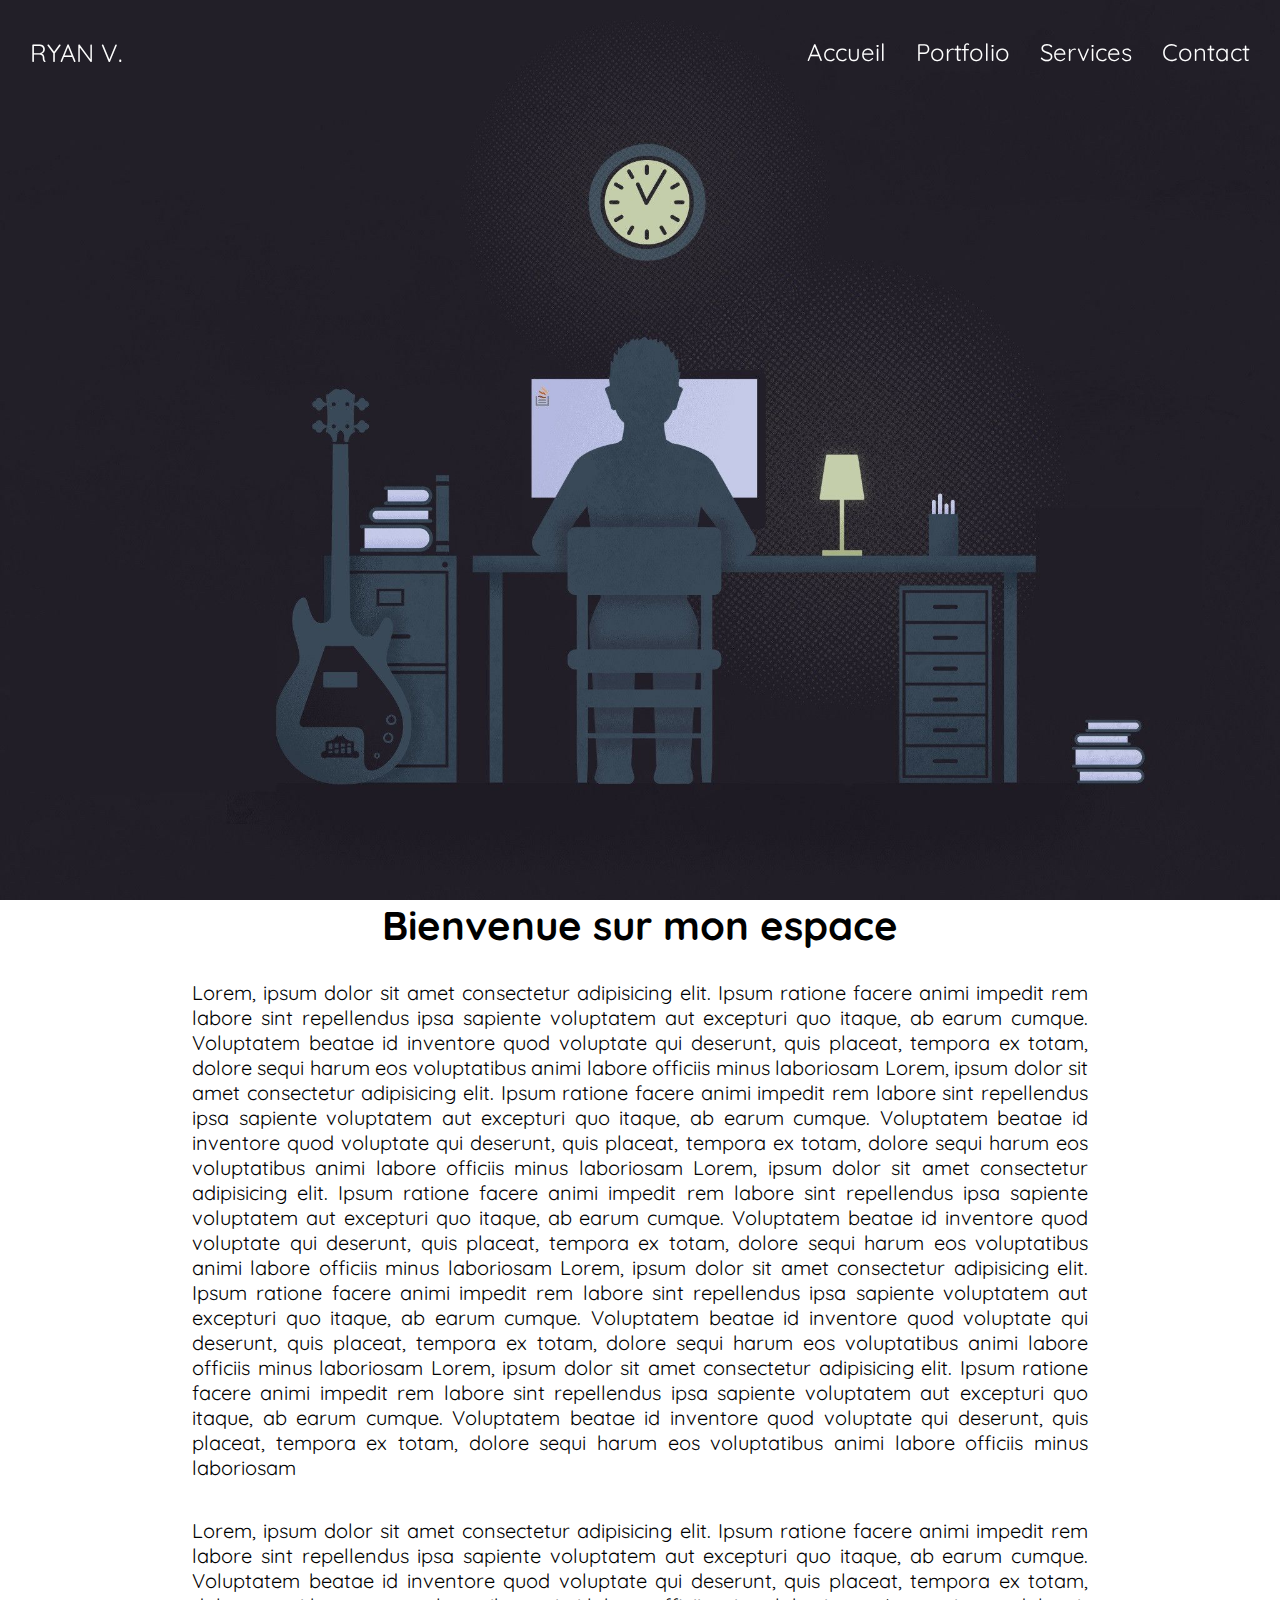
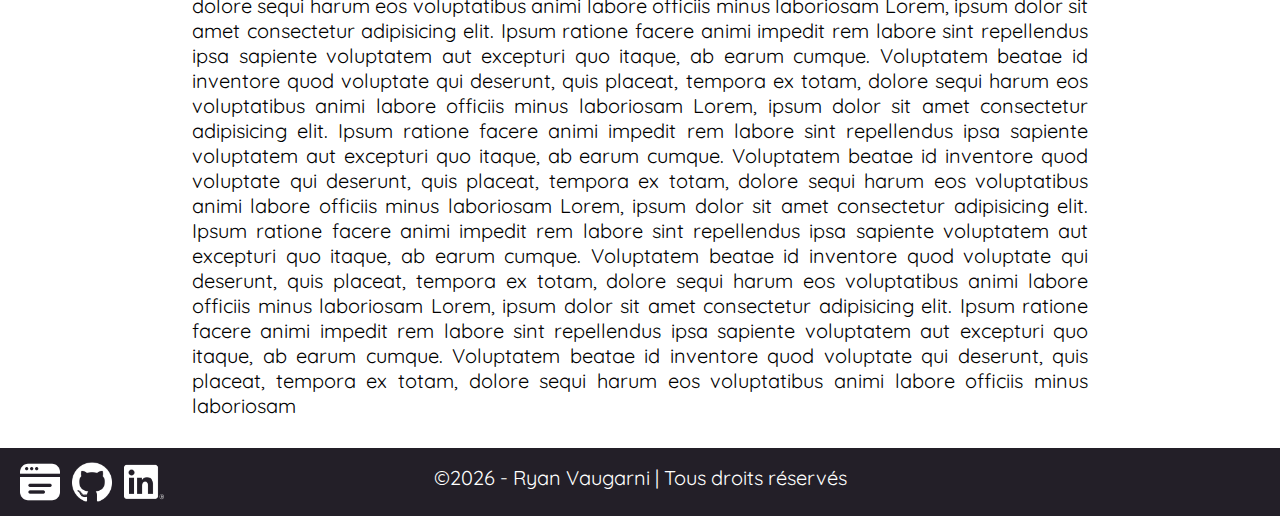
==== index.html @ 1914f7fe "first push" ====
<!DOCTYPE html>
<html lang="fr">
<head>
    <meta charset="UTF-8">
    <meta http-equiv="X-UA-Compatible" content="IE=edge">
    <meta name="viewport" content="width=device-width, initial-scale=1.0">
    <link rel="stylesheet" href="/css/style.css">

    <title>Mon site</title>
</head>
<body>
    <header>
        <nav class="nav">
            <section class="container">
                <section class="logo">
                    <a href="#">RYAN V.</a>
                </section>
                <section id="mainListDiv" class="main_list">
                    <ul class="navlinks">
                        <li><a href="index.html">Accueil</a></li>
                        <li><a href="https://ryan-vaugarni.fr" target="blank">Portfolio</a></li>
                        <li><a href="#">Services</a></li>
                        <li><a href="#">Contact</a></li>
                    </ul>
                </section>
                <span class="navTrigger"><!--this is hamburger-->
                    <i></i>
                    <i></i>
                    <i></i>
                </span>
            </section>
        </nav>
    </header>

<section class="home">
</section>
<section>
    <!-- just to make scrolling effect possible -->
        <h1>Bienvenue sur mon espace</h1>
            <p>
            Lorem, ipsum dolor sit amet consectetur adipisicing elit. Ipsum ratione facere animi impedit rem labore sint repellendus ipsa sapiente voluptatem aut excepturi quo itaque, ab earum cumque. Voluptatem beatae id inventore quod voluptate qui deserunt, quis placeat, tempora ex totam, dolore sequi harum eos voluptatibus animi labore officiis minus laboriosam
            Lorem, ipsum dolor sit amet consectetur adipisicing elit. Ipsum ratione facere animi impedit rem labore sint repellendus ipsa sapiente voluptatem aut excepturi quo itaque, ab earum cumque. Voluptatem beatae id inventore quod voluptate qui deserunt, quis placeat, tempora ex totam, dolore sequi harum eos voluptatibus animi labore officiis minus laboriosam
            Lorem, ipsum dolor sit amet consectetur adipisicing elit. Ipsum ratione facere animi impedit rem labore sint repellendus ipsa sapiente voluptatem aut excepturi quo itaque, ab earum cumque. Voluptatem beatae id inventore quod voluptate qui deserunt, quis placeat, tempora ex totam, dolore sequi harum eos voluptatibus animi labore officiis minus laboriosam
            Lorem, ipsum dolor sit amet consectetur adipisicing elit. Ipsum ratione facere animi impedit rem labore sint repellendus ipsa sapiente voluptatem aut excepturi quo itaque, ab earum cumque. Voluptatem beatae id inventore quod voluptate qui deserunt, quis placeat, tempora ex totam, dolore sequi harum eos voluptatibus animi labore officiis minus laboriosam
            Lorem, ipsum dolor sit amet consectetur adipisicing elit. Ipsum ratione facere animi impedit rem labore sint repellendus ipsa sapiente voluptatem aut excepturi quo itaque, ab earum cumque. Voluptatem beatae id inventore quod voluptate qui deserunt, quis placeat, tempora ex totam, dolore sequi harum eos voluptatibus animi labore officiis minus laboriosam
        </p>
        <br>
        <p>
            Lorem, ipsum dolor sit amet consectetur adipisicing elit. Ipsum ratione facere animi impedit rem labore sint repellendus ipsa sapiente voluptatem aut excepturi quo itaque, ab earum cumque. Voluptatem beatae id inventore quod voluptate qui deserunt, quis placeat, tempora ex totam, dolore sequi harum eos voluptatibus animi labore officiis minus laboriosam
            Lorem, ipsum dolor sit amet consectetur adipisicing elit. Ipsum ratione facere animi impedit rem labore sint repellendus ipsa sapiente voluptatem aut excepturi quo itaque, ab earum cumque. Voluptatem beatae id inventore quod voluptate qui deserunt, quis placeat, tempora ex totam, dolore sequi harum eos voluptatibus animi labore officiis minus laboriosam
            Lorem, ipsum dolor sit amet consectetur adipisicing elit. Ipsum ratione facere animi impedit rem labore sint repellendus ipsa sapiente voluptatem aut excepturi quo itaque, ab earum cumque. Voluptatem beatae id inventore quod voluptate qui deserunt, quis placeat, tempora ex totam, dolore sequi harum eos voluptatibus animi labore officiis minus laboriosam
            Lorem, ipsum dolor sit amet consectetur adipisicing elit. Ipsum ratione facere animi impedit rem labore sint repellendus ipsa sapiente voluptatem aut excepturi quo itaque, ab earum cumque. Voluptatem beatae id inventore quod voluptate qui deserunt, quis placeat, tempora ex totam, dolore sequi harum eos voluptatibus animi labore officiis minus laboriosam
            Lorem, ipsum dolor sit amet consectetur adipisicing elit. Ipsum ratione facere animi impedit rem labore sint repellendus ipsa sapiente voluptatem aut excepturi quo itaque, ab earum cumque. Voluptatem beatae id inventore quod voluptate qui deserunt, quis placeat, tempora ex totam, dolore sequi harum eos voluptatibus animi labore officiis minus laboriosam
        </p>
    </section>

<!-- Jquery needed -->
<script src="https://ajax.googleapis.com/ajax/libs/jquery/3.1.1/jquery.min.js"></script>
<script src="/js/app.js"></script>

<!-- Function used to shrink nav bar removing paddings and adding black background -->
<script>
    $(window).scroll(function() {
        if ($(document).scrollTop() > 50) {
            $('nav').addClass('affix');
            console.log("OK");
        } else {
            $('nav').removeClass('affix');
        }
    });
</script>
<footer>
    <p>&copy;</p>
    <ul class="ico">
        <li>
            <adress class="link">
                <a href="https://ryan-vaugarni.fr" target="blank">
                    <img src="./asset/siteweb.png" alt="">
                </a>
                <a href="https://github.com/ryanvaugarni" target="blank">
                    <img src="./asset/github.png" alt="">
                </a>
                <a href="https://www.linkedin.com/in/ryan-vaugarni-13a8b61a2/?msgControlName=reply_to_sender&msgConversationId=6711927793577455617&msgOverlay=true" target="blank">
                    <img src="./asset/linkedin.png" alt="">
                </a>
            </adress>
        </li>
    </ul>
</footer>
</body>

</html>
---- css/style.css ----
@import url('https://fonts.googleapis.com/css?family=Quicksand:400,500,700');

/* reset css */
    html{
    font-size: 62.5%;
    scroll-behavior: smooth;
    font-size: 0.625rem;
    padding: 0;
    margin: 0;
}
body{
    font-family: "Quicksand", sans-serif;
    margin: 0;
    padding: 0;
    background-color: #fff;
    font-size: 0.625rem;
}
h1,h2,h3,h4,h5,h6,p,figure,ul,ol{
    margin: 0;
    padding: 0;
    list-style: none;
}
a{
    color: #222;
    text-decoration: none;
}
*{
    box-sizing: border-box;
}
:root{
    --color-default: #000;
    --color-primary: #2b7dc0;
    --color-warning: #e23131;
    --color-success: #4db32e;
}
/* scroll bars */
*{
    /* For FF and non-webkit browsers */
    scrollbar-width: thin;
    scrollbar-color: #222 #333;
}
*::-webkit-scrollbar {
    width: .2rem;
}
*::-webkit-scrollbar-thumb {
    background-color: #222;
    outline: .1rem solid #333;
}
/*-- Inspiration taken from abdo steif -->
/* --> https://codepen.io/abdosteif/pen/bRoyMb?editors=1100*/

/* Navbar section */
header nav{
    width: 100%;
    height: 6.5rem;
    position: fixed;
    line-height: 6.5rem;
    text-align: center;
}
h1 {
	text-align:center;
	font-size: 4rem;
}
p{
	text-align: justify;
	padding-left:15%;
	padding-right:15%;
	font-size: 2rem;
    margin-top: 3rem;
}
header nav section.logo {
    float: left;
    width: auto;
    height: auto;
    padding-left: 3rem;
}

header nav section.logo a {
    text-decoration: none;
    color: #fff;
    font-size: 2.5rem;
}

header nav section.logo a:hover {
    color: #00E676;
}

header nav section.main_list {
    height: 6.5rem;
    float: right;
}

header nav section.main_list ul {
    width: 100%;
    height: 6.5rem;
    display: flex;
    list-style: none;
    margin: 0;
    padding: 0;
}

header nav section.main_list ul li {
    width: auto;
    height: 6.5rem;
    padding: 0;
    padding-right: 3rem;
}

header nav section.main_list ul li a {
    text-decoration: none;
    color: #fff;
    line-height: 6.5rem;
    font-size: 2.4rem;
}

header nav section.main_list ul li a:hover {
    color: #00E676;
}


/* Home section */

.home {
    width: 100%;
    height: 100vh;
    background-image: url(/asset/background.jpg);
    background-position: center top;
	background-size:cover;
}

.navTrigger {
    display: none;
}

.nav {
    padding-top: 2rem;
    padding-bottom: 2rem;
    -webkit-transition: all 0.4s ease;
    transition: all 0.4s ease;
}
/* Animation */
/* Menu Hamburger */

.navTrigger {
    cursor: pointer;
    width: 3rem;
    height: 2.5rem;
    margin: auto;
    position: absolute;
    right: 3rem;
    top: 0;
    bottom: 0;
}

.navTrigger i {
    background-color: #fff;
    border-radius: 0.2rem;
    content: '';
    display: block;
    width: 100%;
    height: 0.4rem;
    -webkit-border-radius: 0.2rem;
    -moz-border-radius: 0.2rem;
    -ms-border-radius: 0.2rem;
    -o-border-radius: 0.2rem;
}

.navTrigger i:nth-child(1) {
    -webkit-animation: outT 0.8s backwards;
    animation: outT 0.8s backwards;
    -webkit-animation-direction: reverse;
    animation-direction: reverse;
}

.navTrigger i:nth-child(2) {
    margin: 0.5rem 0;
    -webkit-animation: outM 0.8s backwards;
    animation: outM 0.8s backwards;
    -webkit-animation-direction: reverse;
    animation-direction: reverse;
}

.navTrigger i:nth-child(3) {
    -webkit-animation: outBtm 0.8s backwards;
    animation: outBtm 0.8s backwards;
    -webkit-animation-direction: reverse;
    animation-direction: reverse;
}

.navTrigger.active i:nth-child(1) {
    -webkit-animation: inT 0.8s forwards;
    animation: inT 0.8s forwards;
}

.navTrigger.active i:nth-child(2) {
    -webkit-animation: inM 0.8s forwards;
    animation: inM 0.8s forwards;
}

.navTrigger.active i:nth-child(3) {
    -webkit-animation: inBtm 0.8s forwards;
    animation: inBtm 0.8s forwards;
}

@-webkit-keyframes inM {
    50% {
        -webkit-transform: rotate(0deg);
    }
    100% {
        -webkit-transform: rotate(45deg);
    }
}

@keyframes inM {
    50% {
        transform: rotate(0deg);
    }
    100% {
        transform: rotate(45deg);
    }
}

@-webkit-keyframes outM {
    50% {
        -webkit-transform: rotate(0deg);
    }
    100% {
        -webkit-transform: rotate(45deg);
    }
}

@keyframes outM {
    50% {
        transform: rotate(0deg);
    }
    100% {
        transform: rotate(45deg);
    }
}

@-webkit-keyframes inT {
    0% {
        -webkit-transform: translateY(0px) rotate(0deg);
    }
    50% {
        -webkit-transform: translateY(9px) rotate(0deg);
    }
    100% {
        -webkit-transform: translateY(9px) rotate(135deg);
    }
}

@keyframes inT {
    0% {
        transform: translateY(0px) rotate(0deg);
    }
    50% {
        transform: translateY(9px) rotate(0deg);
    }
    100% {
        transform: translateY(9px) rotate(135deg);
    }
}

@-webkit-keyframes outT {
    0% {
        -webkit-transform: translateY(0px) rotate(0deg);
    }
    50% {
        -webkit-transform: translateY(9px) rotate(0deg);
    }
    100% {
        -webkit-transform: translateY(9px) rotate(135deg);
    }
}

@keyframes outT {
    0% {
        transform: translateY(0px) rotate(0deg);
    }
    50% {
        transform: translateY(9px) rotate(0deg);
    }
    100% {
        transform: translateY(9px) rotate(135deg);
    }
}

@-webkit-keyframes inBtm {
    0% {
        -webkit-transform: translateY(0px) rotate(0deg);
    }
    50% {
        -webkit-transform: translateY(-9px) rotate(0deg);
    }
    100% {
        -webkit-transform: translateY(-9px) rotate(135deg);
    }
}

@keyframes inBtm {
    0% {
        transform: translateY(0px) rotate(0deg);
    }
    50% {
        transform: translateY(-9px) rotate(0deg);
    }
    100% {
        transform: translateY(-9px) rotate(135deg);
    }
}

@-webkit-keyframes outBtm {
    0% {
        -webkit-transform: translateY(0px) rotate(0deg);
    }
    50% {
        -webkit-transform: translateY(-9px) rotate(0deg);
    }
    100% {
        -webkit-transform: translateY(-9px) rotate(135deg);
    }
}

@keyframes outBtm {
    0% {
        transform: translateY(0px) rotate(0deg);
    }
    50% {
        transform: translateY(-9px) rotate(0deg);
    }
    100% {
        transform: translateY(-9px) rotate(135deg);
    }
}

.affix {
    padding: 0;
    background-color: #111;
}
/* Media qurey section */

@media screen and (min-width: 76.8rem) and (max-width: 102.4rem) {
    section .container {
        margin: 0;
    }
}

@media screen and (max-width:76.8rem) {
    .navTrigger {
        display: block;
    }
    header nav section.logo {
        margin-left: 1.5rem;
    }
    header nav section.main_list {
        width: 100%;
        height: 0;
        overflow: hidden;
    }
    header nav section.show_list {
        height: auto;
        display: none;
    }
    header nav section.main_list ul {
        flex-direction: column;
        width: 100%;
        height: 100vh;
        right: 0;
        left: 0;
        bottom: 0;
        background-color: #111;
        /*same background color of navbar*/
        background-position: center top;
    }
    header nav section.main_list ul li {
        width: 100%;
        text-align: right;
    }
    header nav section.main_list ul li a {
        text-align: center;
        width: 100%;
        font-size: 3rem;
        padding: 2rem;
    }
    header nav section.media_button {
        display: block;
    }
}
@media all and (max-width:70rem){
	p{
		padding: 2%;
	}
}
footer{
    background-color: #231F28;
    color: #fff;
    padding: 0;
    margin: 0 auto;
    display: block;
}
footer p{
    color: #fff;
    text-align: center;
    line-height: 6rem;
}
/* footer ul{
    display: grid;
    grid-template-columns: repeat(3, 1fr);
    grid-gap: 2rem;
    padding: 0;
    list-style: none;
} */
.link {
	margin: auto 1rem;
	max-width: 2rem;
	cursor: pointer;
	transition: ease-in-out 0.2s;
}
footer img{
    max-width: 4rem;
    margin-top: -6rem;
    transform: translateY(-1.2rem);
    margin-left: 1rem;
}
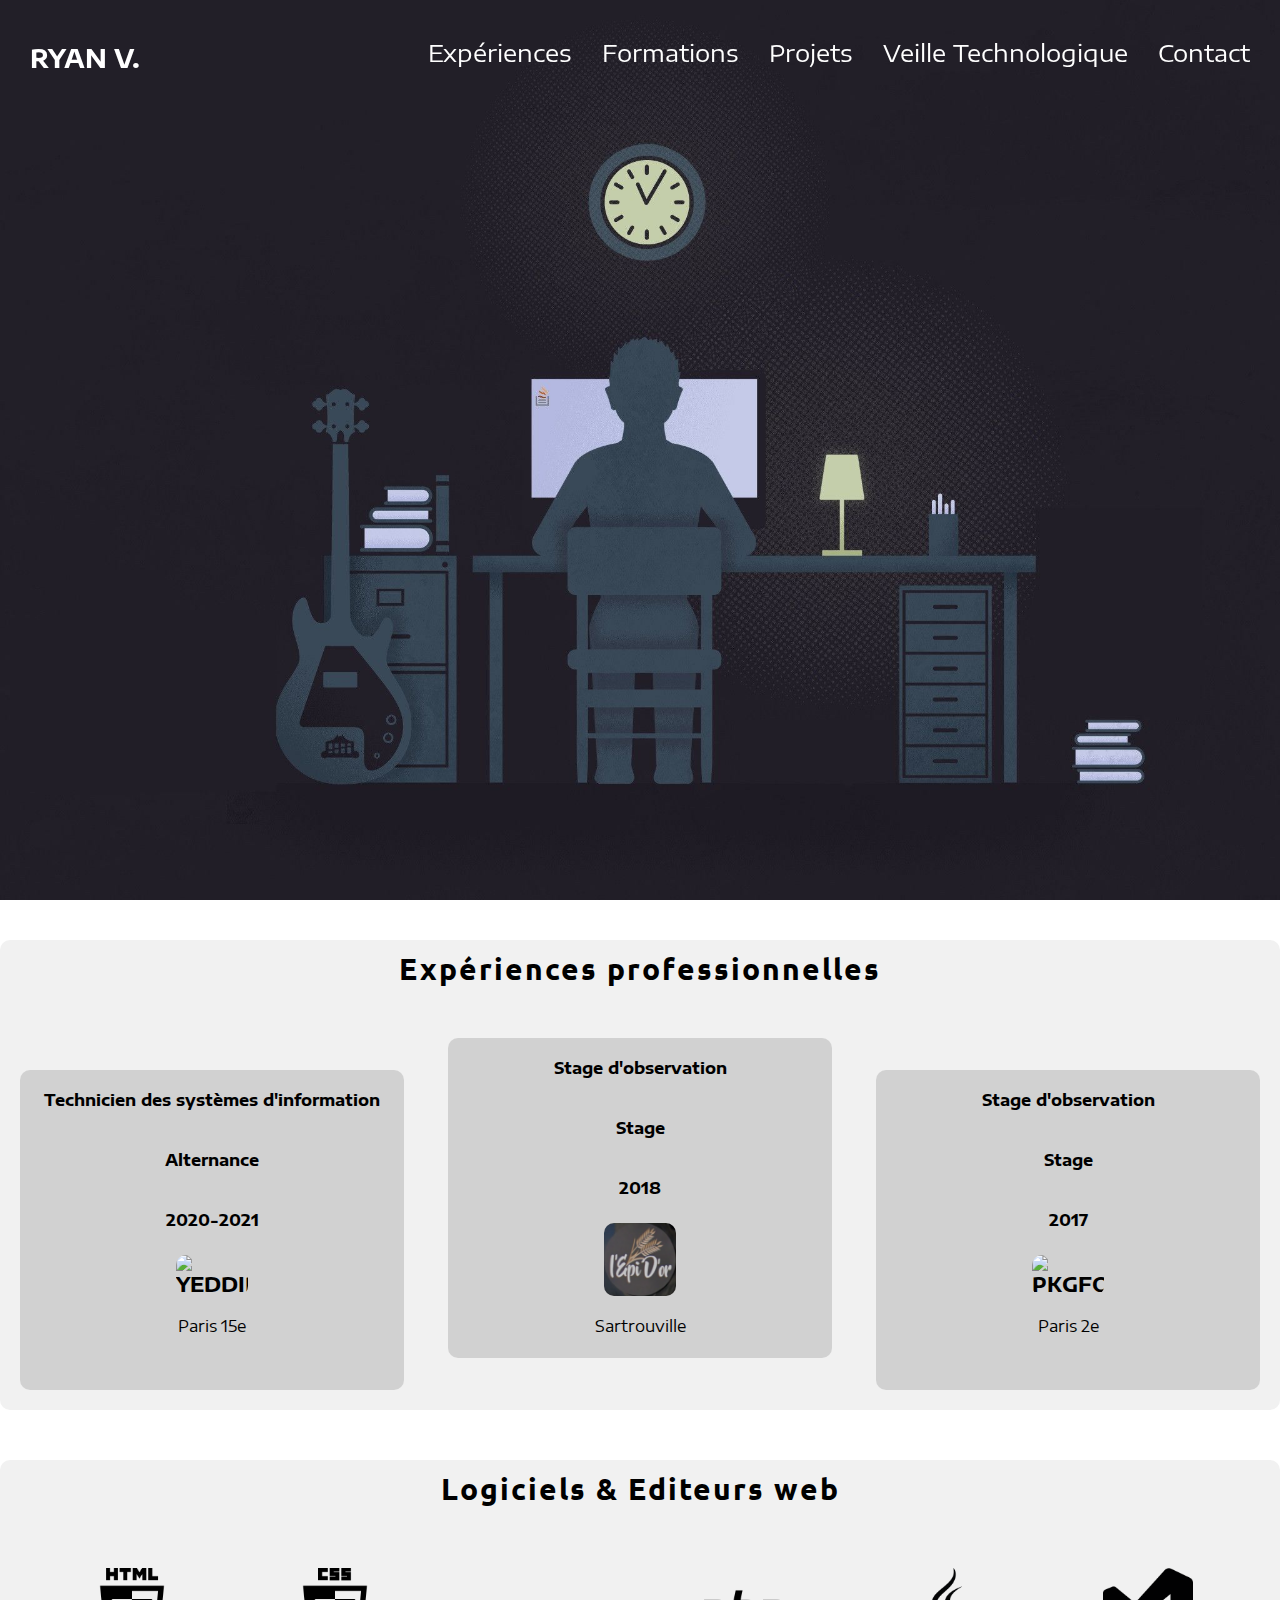
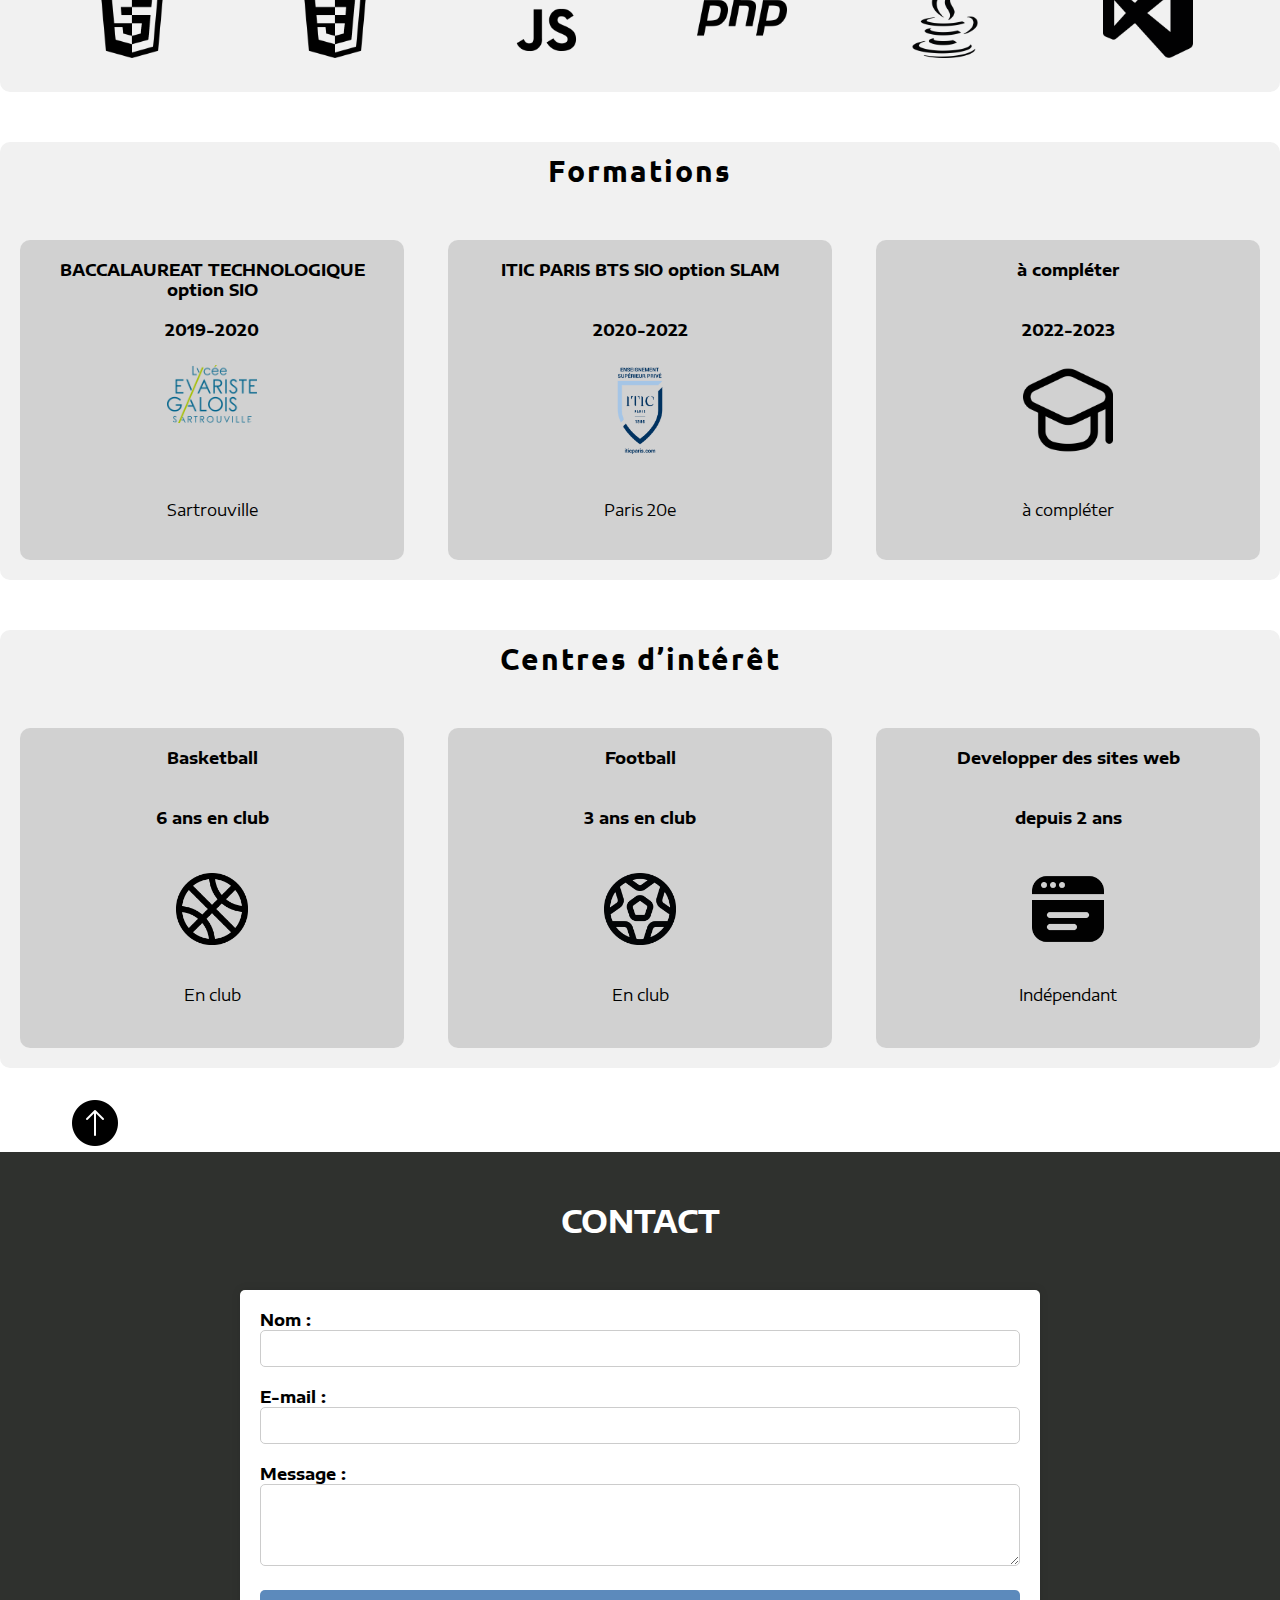
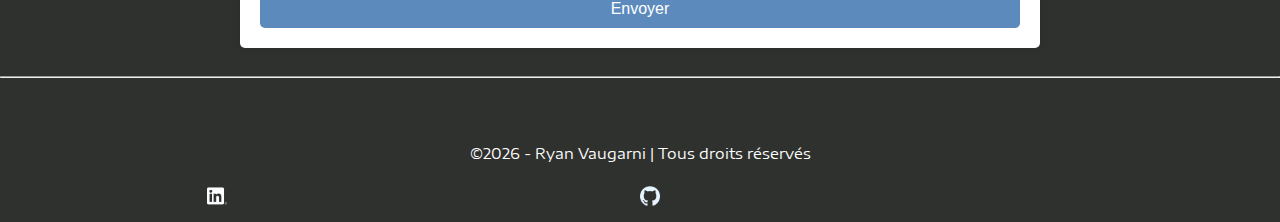
==== commit 068b30ed: "update all" ====
--- a/index.html
+++ b/index.html
@@ -4,23 +4,29 @@
     <meta charset="UTF-8">
     <meta http-equiv="X-UA-Compatible" content="IE=edge">
     <meta name="viewport" content="width=device-width, initial-scale=1.0">
+    <meta name="viewport" content="width=device-width, minimum-scale=0.25"/>
+    <meta name="viewport" content="width=device-width, maximum-scale=5.0"/>
+    <meta name="description" content="Mon Portfolio...">
     <link rel="stylesheet" href="/css/style.css">
-
-    <title>Mon site</title>
+    <title>Portfolio - Ryan Vaugarni</title>
+    <link rel="apple-touch-icon" sizes="180x180" href="/apple-touch-icon.png">
+    <link rel="icon" type="image/png" sizes="32x32" href="/asset/favicon-32x32.png">
+    <link rel="icon" type="image/png" sizes="16x16" href="/asset/favicon-16x16.png">
 </head>
 <body>
     <header>
         <nav class="nav">
             <section class="container">
                 <section class="logo">
-                    <a href="#">RYAN V.</a>
+                    <h1><a href="index.html">RYAN V.</a></h1>
                 </section>
                 <section id="mainListDiv" class="main_list">
                     <ul class="navlinks">
-                        <li><a href="index.html">Accueil</a></li>
-                        <li><a href="https://ryan-vaugarni.fr" target="blank">Portfolio</a></li>
-                        <li><a href="#">Services</a></li>
-                        <li><a href="#">Contact</a></li>
+                        <li><a class="experience" href="#experiences">Expériences</a></li>
+                        <li><a class="formation" href="#formations">Formations</a></li>
+                        <li><a  class="projet" href="./projets.html">Projets</a></li>
+                        <li><a  class="veille" href="./veille_techno.html">Veille Technologique</a></li>
+                        <li><a  class="contact" href="#contact">Contact</a></li>
                     </ul>
                 </section>
                 <span class="navTrigger"><!--this is hamburger-->
@@ -32,61 +38,142 @@
         </nav>
     </header>
 
-<section class="home">
-</section>
-<section>
-    <!-- just to make scrolling effect possible -->
-        <h1>Bienvenue sur mon espace</h1>
-            <p>
-            Lorem, ipsum dolor sit amet consectetur adipisicing elit. Ipsum ratione facere animi impedit rem labore sint repellendus ipsa sapiente voluptatem aut excepturi quo itaque, ab earum cumque. Voluptatem beatae id inventore quod voluptate qui deserunt, quis placeat, tempora ex totam, dolore sequi harum eos voluptatibus animi labore officiis minus laboriosam
-            Lorem, ipsum dolor sit amet consectetur adipisicing elit. Ipsum ratione facere animi impedit rem labore sint repellendus ipsa sapiente voluptatem aut excepturi quo itaque, ab earum cumque. Voluptatem beatae id inventore quod voluptate qui deserunt, quis placeat, tempora ex totam, dolore sequi harum eos voluptatibus animi labore officiis minus laboriosam
-            Lorem, ipsum dolor sit amet consectetur adipisicing elit. Ipsum ratione facere animi impedit rem labore sint repellendus ipsa sapiente voluptatem aut excepturi quo itaque, ab earum cumque. Voluptatem beatae id inventore quod voluptate qui deserunt, quis placeat, tempora ex totam, dolore sequi harum eos voluptatibus animi labore officiis minus laboriosam
-            Lorem, ipsum dolor sit amet consectetur adipisicing elit. Ipsum ratione facere animi impedit rem labore sint repellendus ipsa sapiente voluptatem aut excepturi quo itaque, ab earum cumque. Voluptatem beatae id inventore quod voluptate qui deserunt, quis placeat, tempora ex totam, dolore sequi harum eos voluptatibus animi labore officiis minus laboriosam
-            Lorem, ipsum dolor sit amet consectetur adipisicing elit. Ipsum ratione facere animi impedit rem labore sint repellendus ipsa sapiente voluptatem aut excepturi quo itaque, ab earum cumque. Voluptatem beatae id inventore quod voluptate qui deserunt, quis placeat, tempora ex totam, dolore sequi harum eos voluptatibus animi labore officiis minus laboriosam
-        </p>
+<div class="home">
+    <!-- Place pour le background -->
+</div>
+<main>
+     <!-- <a href="#fleche"><img src="./asset/bas.png" class="bas" alt="flèches bas"></a>FLECHE VERS LE BAS -->
+     <article id="fleche">
+        <h3 id="experiences">Expériences professionnelles</h3>
         <br>
-        <p>
-            Lorem, ipsum dolor sit amet consectetur adipisicing elit. Ipsum ratione facere animi impedit rem labore sint repellendus ipsa sapiente voluptatem aut excepturi quo itaque, ab earum cumque. Voluptatem beatae id inventore quod voluptate qui deserunt, quis placeat, tempora ex totam, dolore sequi harum eos voluptatibus animi labore officiis minus laboriosam
-            Lorem, ipsum dolor sit amet consectetur adipisicing elit. Ipsum ratione facere animi impedit rem labore sint repellendus ipsa sapiente voluptatem aut excepturi quo itaque, ab earum cumque. Voluptatem beatae id inventore quod voluptate qui deserunt, quis placeat, tempora ex totam, dolore sequi harum eos voluptatibus animi labore officiis minus laboriosam
-            Lorem, ipsum dolor sit amet consectetur adipisicing elit. Ipsum ratione facere animi impedit rem labore sint repellendus ipsa sapiente voluptatem aut excepturi quo itaque, ab earum cumque. Voluptatem beatae id inventore quod voluptate qui deserunt, quis placeat, tempora ex totam, dolore sequi harum eos voluptatibus animi labore officiis minus laboriosam
-            Lorem, ipsum dolor sit amet consectetur adipisicing elit. Ipsum ratione facere animi impedit rem labore sint repellendus ipsa sapiente voluptatem aut excepturi quo itaque, ab earum cumque. Voluptatem beatae id inventore quod voluptate qui deserunt, quis placeat, tempora ex totam, dolore sequi harum eos voluptatibus animi labore officiis minus laboriosam
-            Lorem, ipsum dolor sit amet consectetur adipisicing elit. Ipsum ratione facere animi impedit rem labore sint repellendus ipsa sapiente voluptatem aut excepturi quo itaque, ab earum cumque. Voluptatem beatae id inventore quod voluptate qui deserunt, quis placeat, tempora ex totam, dolore sequi harum eos voluptatibus animi labore officiis minus laboriosam
-        </p>
-    </section>
+        <ul>
+            <li><h4>Technicien des systèmes d'information<br><br><br> Alternance <br><br><br>2020-2021</h4></li>
+            <li><a href="https://www.yeddir.fr/"><img src="https://media-exp1.licdn.com/dms/image/C4D0BAQF35IGK_XWqwQ/company-logo_200_200/0/1616499589118?e=2159024400&v=beta&t=i2A9kftaTeu1njWcYcRNYfRX5BnBALdIf5slVoVuLt4" alt="YEDDIR"></a></li>
+            <br>
+            <li> Paris 15e </li>
+        </ul>
+        <ul>
+            <li><h4>Stage d'observation <br><br><br> Stage <br><br><br> 2018</h4></li>
+            <li><a><img src="./asset/boulangerie.png" alt="L'EPI D'OR"></a></li>
+            <br>
+            <li> Sartrouville </li>
+        </ul>
+        <ul>
+            <li><h4>Stage d'observation <br><br><br> Stage <br><br><br> 2017</h4></li>
+            <li><a href="https://www.pkgfood.fr/"><img src="https://encrypted-tbn0.gstatic.com/images?q=tbn:ANd9GcSzEYN9DSaC7m4MWkMIppOFkstIoL4DwZ1qRDi90tVusEIkobq6S7DZ3x8pT184mgKpO4I&usqp=CAU" alt="PKGFOOD"></a></li>
+            <br>
+            <li> Paris 2e </li>
+        </ul>
+    </article>
+    <div class="logiciels" id="logiciel">
+        <h3>Logiciels & Editeurs web</h3>
+        <br>
+        <ul id="competences" class="gallery">
+            <li>
+                <img src="asset/html.png" alt="html">
+            </li>
+            <li>
+                <img src="asset/css.png" alt="css">
+            </li>
+            <li>
+                <img src="asset/js.png" alt="js">
+            </li>
+            <li>
+                <img src="asset/php.png" alt="php">
+            </li>
+            <li>
+                <img src="asset/java.png" alt="java">
+            </li>
+            <li>
+                <img src="asset/vscode.png" alt="vscode">
+            </li>
+        </ul>
+    </div>
+    <article id="formations" class="formation">
+        <h3>Formations</h3>
+        <br>
+            <ul>
+                <li><h4>BACCALAUREAT TECHNOLOGIQUE <br>option SIO <br><br>2019-2020</h4></li>
+                <li><a><img src="/asset/evariste.png" alt="Evariste Galois"></a></li>
+                <br>
+                <li> Sartrouville </li>
+            </ul>
+            <ul>
+                <li><h4>ITIC PARIS BTS SIO option SLAM <br><br><br>2020-2022</h4></li>
+                <li><a><img src="/asset/itic.png" alt="ITIC PARIS"></a></li>
+                <br>
+                <li> Paris 20e </li>
+            </ul>
+            <ul>
+                <li><h4>à compléter <br><br><br>2022-2023</h4></li>
+                <li><a><img src="/asset/diplome.png" alt="Université"></a></li>
+                <br>
+                <li> à compléter </li>
+            </ul>
+    </article>
+    <article id="interet">
+        <h3>Centres d’intérêt</h3>
+        <br>
+            <ul>
+                <li><h4>Basketball <br><br><br> 6 ans en club</h4></li>
+                <br>
+                <li><a><img src="/asset/basketball.png" alt="basketball"></a></li>
+                <br>
+                <br>
+                <li>En club</li>
+            </ul>
+            <ul>
+                <li><h4>Football <br><br><br> 3 ans en club</h4></li>
+                <br>
+                <li><a><img src="/asset/football.png" alt="football"></a></li>
+                <br>
+                <br>
+                <li>En club</li>
+            </ul>
+            <ul>
+                <li><h4>Developper des sites web<br><br><br> depuis 2 ans</h4></li>
+                <br>
+                <li><a><img src="asset/web.png" alt="DEV-WEB"></a></li>
+                <br>
+                <br>
+                <li>Indépendant</li>
+            </ul>
+    </article>
+    <a href="#tete"><img src="./asset/haut.png" class="haut" alt="flèches haut"></a><!--FLECHE VERS LE HAUT-->
+</main>
+<!--CONTACT-->
+    <footer id="contact">
+        <h4>CONTACT</h4>
+            <div class="container1">
+                <form id="contact-form">
+                    <div class="form-group">
+                        <label for="name">Nom :</label>
+                        <input type="text" id="name" name="name" required>
+                    </div>
+                    <div class="form-group">
+                        <label for="email">E-mail :</label>
+                        <input type="email" id="email" name="email" required>
+                    </div>
+                    <div class="form-group">
+                        <label for="message">Message :</label>
+                        <textarea id="message" name="message" rows="4" required></textarea>
+                    </div>
+                    <button type="submit" id="contact-form" action="/envoyer-email" method="POST">Envoyer</button>
+                </form>
+            </div>
+            <br>
+            <hr>
+    <p>&copy;</p>
+    <ul>
+        <li><a href="https://www.linkedin.com/in/ryan-vaugarni-13a8b61a2/?msgControlName=reply_to_sender&msgConversationId=6711927793577455617&msgOverlay=true"> 
+        <img  class="link" src="./asset/linkedin.png" alt="football"></a></li>
+        <li><a href="https://github.com/ryanvaugarni">
+        <img class="link" src="./asset/github1.png" alt="football"></a></li>
+    </ul>
+</footer>
+</body>
 
 <!-- Jquery needed -->
 <script src="https://ajax.googleapis.com/ajax/libs/jquery/3.1.1/jquery.min.js"></script>
 <script src="/js/app.js"></script>
-
-<!-- Function used to shrink nav bar removing paddings and adding black background -->
-<script>
-    $(window).scroll(function() {
-        if ($(document).scrollTop() > 50) {
-            $('nav').addClass('affix');
-            console.log("OK");
-        } else {
-            $('nav').removeClass('affix');
-        }
-    });
-</script>
-<footer>
-    <p>&copy;</p>
-    <ul class="ico">
-        <li>
-            <adress class="link">
-                <a href="https://ryan-vaugarni.fr" target="blank">
-                    <img src="./asset/siteweb.png" alt="">
-                </a>
-                <a href="https://github.com/ryanvaugarni" target="blank">
-                    <img src="./asset/github.png" alt="">
-                </a>
-                <a href="https://www.linkedin.com/in/ryan-vaugarni-13a8b61a2/?msgControlName=reply_to_sender&msgConversationId=6711927793577455617&msgOverlay=true" target="blank">
-                    <img src="./asset/linkedin.png" alt="">
-                </a>
-            </adress>
-        </li>
-    </ul>
-</footer>
-</body>
-
-</html>+</html>
--- a/css/style.css
+++ b/css/style.css
@@ -1,73 +1,93 @@
 @import url('https://fonts.googleapis.com/css?family=Quicksand:400,500,700');
+@import url('https://fonts.googleapis.com/css2?family=Russo+One&display=swap');
+@import url('https://fonts.googleapis.com/css2?family=Encode+Sans+Expanded:wght@300&display=swap');
+@import url('https://fonts.googleapis.com/css2?family=Inter:wght@300&family=Ubuntu&display=swap');
 
 /* reset css */
-    html{
+html {
     font-size: 62.5%;
     scroll-behavior: smooth;
-    font-size: 0.625rem;
-    padding: 0;
+    background-color: #fff;
+}
+
+body {
+    font: 1.6rem 'Encode Sans Expanded', sans-serif;
     margin: 0;
-}
-body{
-    font-family: "Quicksand", sans-serif;
-    margin: 0;
-    padding: 0;
-    background-color: #fff;
-    font-size: 0.625rem;
-}
-h1,h2,h3,h4,h5,h6,p,figure,ul,ol{
+    width: 100%;
+}
+
+h1,
+h2,
+h3,
+h4,
+h5,
+h6,
+p,
+figure,
+ul,
+ol {
     margin: 0;
     padding: 0;
     list-style: none;
 }
-a{
-    color: #222;
+
+a {
+    color: rgb(242, 236, 236);
     text-decoration: none;
 }
-*{
+
+* {
     box-sizing: border-box;
 }
-:root{
+
+:root {
     --color-default: #000;
     --color-primary: #2b7dc0;
     --color-warning: #e23131;
     --color-success: #4db32e;
 }
+
 /* scroll bars */
-*{
+* {
     /* For FF and non-webkit browsers */
     scrollbar-width: thin;
     scrollbar-color: #222 #333;
 }
+
 *::-webkit-scrollbar {
     width: .2rem;
 }
+
 *::-webkit-scrollbar-thumb {
     background-color: #222;
     outline: .1rem solid #333;
 }
+
 /*-- Inspiration taken from abdo steif -->
 /* --> https://codepen.io/abdosteif/pen/bRoyMb?editors=1100*/
 
 /* Navbar section */
-header nav{
+header nav {
     width: 100%;
     height: 6.5rem;
     position: fixed;
     line-height: 6.5rem;
     text-align: center;
 }
+
 h1 {
-	text-align:center;
-	font-size: 4rem;
-}
-p{
-	text-align: justify;
-	padding-left:15%;
-	padding-right:15%;
-	font-size: 2rem;
+    text-align: center;
+    font-size: 4rem;
+}
+
+p {
+    text-align: justify;
+    padding-left: 15%;
+    padding-right: 15%;
+    font-size: 2rem;
     margin-top: 3rem;
 }
+
 header nav section.logo {
     float: left;
     width: auto;
@@ -82,7 +102,7 @@
 }
 
 header nav section.logo a:hover {
-    color: #00E676;
+    color: #b7bfc7;
 }
 
 header nav section.main_list {
@@ -114,18 +134,16 @@
 }
 
 header nav section.main_list ul li a:hover {
-    color: #00E676;
-}
-
+    color: #b7bfc7;
+}
 
 /* Home section */
-
 .home {
     width: 100%;
     height: 100vh;
     background-image: url(/asset/background.jpg);
     background-position: center top;
-	background-size:cover;
+    background-size: cover;
 }
 
 .navTrigger {
@@ -138,9 +156,132 @@
     -webkit-transition: all 0.4s ease;
     transition: all 0.4s ease;
 }
+
 /* Animation */
+/* site */
+/* TEXTE */
+main a {
+    color: #000;
+    font-weight: 700;
+    padding-bottom: 2rem;
+    font-size: 2rem;
+    margin-left: 7rem;
+    top: 5rem;
+}
+
+h2,
+h3,
+ul {
+    text-align: center;
+    padding: 1rem;
+}
+
+p {
+    padding: 2rem;
+    padding-left: 2rem;
+}
+
+/* LOGO EXPERIENCES, FORMATIONS ET LOISIRS */
+article ul li a img {
+    max-width: 21%;
+    border-radius: 1rem;
+    margin: 0 auto;
+    display: block;
+}
+
+.formation ul li img {
+    max-width: 9rem;
+    border-radius: 1rem;
+    margin: 0 auto;
+    display: block;
+}
+
+.formation ul li:nth-child(2) {
+    border-radius: 1rem;
+    margin: 0 auto;
+    height: 14rem;
+    display: block;
+}
+
+/* ARTICLES ET SECTIONS */
+.logiciels,
+article {
+    max-width: 130rem;
+    min-height: 5rem;
+    padding: 0;
+    margin: 0 auto 3rem;
+    background-color: #F1F1F1;
+    margin-top: 5rem;
+    border-radius: 1rem;
+}
+
+.logiciels h3 {
+    color: rgb(0, 0, 0);
+    border-radius: 1rem 1rem 0 0;
+    transition: all 1.5s ease-in-out;
+    letter-spacing: 0.2rem;
+    font-family: 'Inter', sans-serif;
+    font-family: 'Ubuntu', sans-serif;
+    font-size: 3rem;
+}
+
+.logiciels h3:hover {
+    letter-spacing: 0.5rem;
+    transition: all 1.5s ease-in-out;
+}
+
+.logiciels ul {
+    padding: 3rem;
+}
+
+.logiciels ul li img {
+    max-width: 9rem;
+}
+
+article:first-child {
+    margin-top: 4rem;
+}
+
+article h3 {
+    font-family: 'Inter', sans-serif;
+    font-family: 'Ubuntu', sans-serif;
+    letter-spacing: .2rem;
+    font-size: 3rem;
+}
+
+article h3:hover {
+    letter-spacing: 0.5rem;
+    transition: all 1.5s ease-in-out;
+}
+
+/* CONTENEUR */
+main article ul {
+    padding: 2rem;
+    background-color: #c9c9c9cc;
+    max-width: 30%;
+    height: 32rem;
+    border-radius: 1rem;
+    display: inline-block;
+    width: 100%;
+    margin-left: 2rem;
+    margin-top: 1rem;
+    margin: 2rem;
+    transition: all 0.5s ease-in-out;
+}
+
+main article ul:hover {
+    transform: scale(1.1);
+}
+
+/* LOGO COMPETENCES */
+.gallery {
+    display: grid;
+    grid-template-columns: repeat(6, 1fr);
+    margin: 0 auto;
+    min-width: 5rem;
+}
+
 /* Menu Hamburger */
-
 .navTrigger {
     cursor: pointer;
     width: 3rem;
@@ -206,6 +347,7 @@
     50% {
         -webkit-transform: rotate(0deg);
     }
+
     100% {
         -webkit-transform: rotate(45deg);
     }
@@ -215,6 +357,7 @@
     50% {
         transform: rotate(0deg);
     }
+
     100% {
         transform: rotate(45deg);
     }
@@ -224,6 +367,7 @@
     50% {
         -webkit-transform: rotate(0deg);
     }
+
     100% {
         -webkit-transform: rotate(45deg);
     }
@@ -233,6 +377,7 @@
     50% {
         transform: rotate(0deg);
     }
+
     100% {
         transform: rotate(45deg);
     }
@@ -242,9 +387,11 @@
     0% {
         -webkit-transform: translateY(0px) rotate(0deg);
     }
+
     50% {
         -webkit-transform: translateY(9px) rotate(0deg);
     }
+
     100% {
         -webkit-transform: translateY(9px) rotate(135deg);
     }
@@ -254,9 +401,11 @@
     0% {
         transform: translateY(0px) rotate(0deg);
     }
+
     50% {
         transform: translateY(9px) rotate(0deg);
     }
+
     100% {
         transform: translateY(9px) rotate(135deg);
     }
@@ -266,9 +415,11 @@
     0% {
         -webkit-transform: translateY(0px) rotate(0deg);
     }
+
     50% {
         -webkit-transform: translateY(9px) rotate(0deg);
     }
+
     100% {
         -webkit-transform: translateY(9px) rotate(135deg);
     }
@@ -278,9 +429,11 @@
     0% {
         transform: translateY(0px) rotate(0deg);
     }
+
     50% {
         transform: translateY(9px) rotate(0deg);
     }
+
     100% {
         transform: translateY(9px) rotate(135deg);
     }
@@ -290,9 +443,11 @@
     0% {
         -webkit-transform: translateY(0px) rotate(0deg);
     }
+
     50% {
         -webkit-transform: translateY(-9px) rotate(0deg);
     }
+
     100% {
         -webkit-transform: translateY(-9px) rotate(135deg);
     }
@@ -302,9 +457,11 @@
     0% {
         transform: translateY(0px) rotate(0deg);
     }
+
     50% {
         transform: translateY(-9px) rotate(0deg);
     }
+
     100% {
         transform: translateY(-9px) rotate(135deg);
     }
@@ -314,9 +471,11 @@
     0% {
         -webkit-transform: translateY(0px) rotate(0deg);
     }
+
     50% {
         -webkit-transform: translateY(-9px) rotate(0deg);
     }
+
     100% {
         -webkit-transform: translateY(-9px) rotate(135deg);
     }
@@ -326,42 +485,128 @@
     0% {
         transform: translateY(0px) rotate(0deg);
     }
+
     50% {
         transform: translateY(-9px) rotate(0deg);
     }
+
     100% {
         transform: translateY(-9px) rotate(135deg);
     }
 }
 
 .affix {
+    background-color: #111;
+}
+
+/* FOOTER */
+.container1 {
+    max-width: 800px;
+    margin: 0 auto;
+    padding: 20px;
+    background-color: #ffffff;
+    border-radius: 5px;
+    box-shadow: 0 0 10px rgba(0, 0, 0, 0.1);
+}
+
+.form-group {
+    margin-bottom: 20px;
+}
+
+label {
+    display: block;
+    font-weight: bold;
+    color: #000;
+}
+
+input[type="text"],
+input[type="email"],
+textarea {
+    width: 100%;
+    padding: 10px;
+    border: 1px solid #ccc;
+    border-radius: 5px;
+}
+
+button {
+    background-color: #5c8abc;
+    color: #fff;
+    border: none;
+    padding: 10px 20px;
+    border-radius: 5px;
+    cursor: pointer;
+    font-size: 16px;
+    width: 100%;
+}
+
+button:hover {
+    background-color: #215790;
+}
+/* PIED DE PAGE */
+footer {
+    background-color: #2f312e;
+    color: #fff;
     padding: 0;
-    background-color: #111;
-}
-/* Media qurey section */
-
-@media screen and (min-width: 76.8rem) and (max-width: 102.4rem) {
-    section .container {
-        margin: 0;
-    }
+    margin: 0 auto;
+    display: block;
+    
+}
+
+footer p {
+    color: #fff;
+    text-align: center;
+    line-height: 5rem;
+    font-size: 1.5rem;
+}
+
+footer ul {
+    display: grid;
+    grid-template-columns: repeat(3, 1fr);
+    grid-gap: 2rem;
+    padding: 0;
+    list-style: none;
+}
+footer h4{
+    display: block;
+    padding: 5rem;
+    font-size: 3rem;
+    text-align: center;
+}
+.link {
+    margin: auto 1rem;
+    max-width: 2rem;
+    cursor: pointer;
+    transition: ease-in-out 0.2s;
+}
+
+footer img {
+    max-width: 4rem;
+    margin-top: -6rem;
+    transform: translateY(-1.2rem);
+    margin-left: 1rem;
 }
 
 @media screen and (max-width:76.8rem) {
     .navTrigger {
         display: block;
     }
+
     header nav section.logo {
         margin-left: 1.5rem;
-    }
+        margin-top: -2.5rem;
+    }
+
     header nav section.main_list {
         width: 100%;
         height: 0;
         overflow: hidden;
     }
+
     header nav section.show_list {
         height: auto;
         display: none;
     }
+
     header nav section.main_list ul {
         flex-direction: column;
         width: 100%;
@@ -373,53 +618,130 @@
         /*same background color of navbar*/
         background-position: center top;
     }
+
     header nav section.main_list ul li {
         width: 100%;
         text-align: right;
     }
+
     header nav section.main_list ul li a {
         text-align: center;
         width: 100%;
         font-size: 3rem;
         padding: 2rem;
     }
+
     header nav section.media_button {
         display: block;
     }
 }
-@media all and (max-width:70rem){
-	p{
-		padding: 2%;
-	}
-}
-footer{
-    background-color: #231F28;
-    color: #fff;
-    padding: 0;
-    margin: 0 auto;
-    display: block;
-}
-footer p{
-    color: #fff;
-    text-align: center;
-    line-height: 6rem;
-}
-/* footer ul{
-    display: grid;
-    grid-template-columns: repeat(3, 1fr);
-    grid-gap: 2rem;
-    padding: 0;
-    list-style: none;
-} */
-.link {
-	margin: auto 1rem;
-	max-width: 2rem;
-	cursor: pointer;
-	transition: ease-in-out 0.2s;
-}
-footer img{
-    max-width: 4rem;
-    margin-top: -6rem;
-    transform: translateY(-1.2rem);
+
+@media all and (max-width:70rem) {
+    p {
+        padding: 2%;
+    }
+}
+/* RESPONSIVE */
+@media screen and (max-width: 70rem) and (min-width: 10rem) {
+    h2 {
+        font-size: 1.7rem;
+        margin-top: 1rem;
+    }
+
+    .gallery {
+        grid-template-columns: repeat(2, 2fr);
+    }
+
+    article {
+        max-width: 90rem;
+        min-height: 5rem;
+        padding: 0;
+        width: 100%;
+        height: 100%;
+    }
+
+    main article ul {
+        max-width: 35rem;
+    }
+
+    footer h3 {
+        font-size: 2rem;
+    }
+
+    h3:hover {
+        letter-spacing: 0.5rem;
+    }
+
+    p {
+        padding: 1rem;
+        padding-left: 2rem;
+    }
+
+    .haut {
+        max-width: 8%;
+    }
+
+    .bas {
+        max-width: 8%;
+    }
+/* fleche vers haut */
+main a img{
+    max-width: 6%;
+    margin:auto;
+    margin-top: -2rem; 
+}
+    /* pied de page */
+    footer {
+        padding: 1rem;
+        margin-top: 4rem;
+    }
+
+    footer h4::before,
+    footer h4::after {
+        margin: auto 0.7rem;
+    }
+
+    footer p {
+        color: #fff;
+        text-align: center;
+        font-size: 1.4rem;
+    }
+
+    footer h4{
+        color: #fff;
+    }
+
+    footer ul li {
+        display: block;
+        margin-left: 3rem;
+        margin-right: 2rem;
+        transform: translateY(1rem);
+        margin: 2rem;
+    }
+
+    footer ul {
+        list-style: none;
+        margin: 0;
+        margin-right: 13rem;
+        padding: 0;
+    }
+}
+
+@media screen and (orientation:landscape) and (max-width: 63rem) {
+    header {
+        height: 100vh;
+    }
+}
+
+footer ul li {
+    display: inline-block;
     margin-left: 1rem;
-}+    margin-right: -1rem;
+}
+/* Media query section */
+
+@media screen and (min-width: 76.8rem) and (max-width: 102.4rem) {
+    section .container {
+        margin: 0;
+    }
+}
